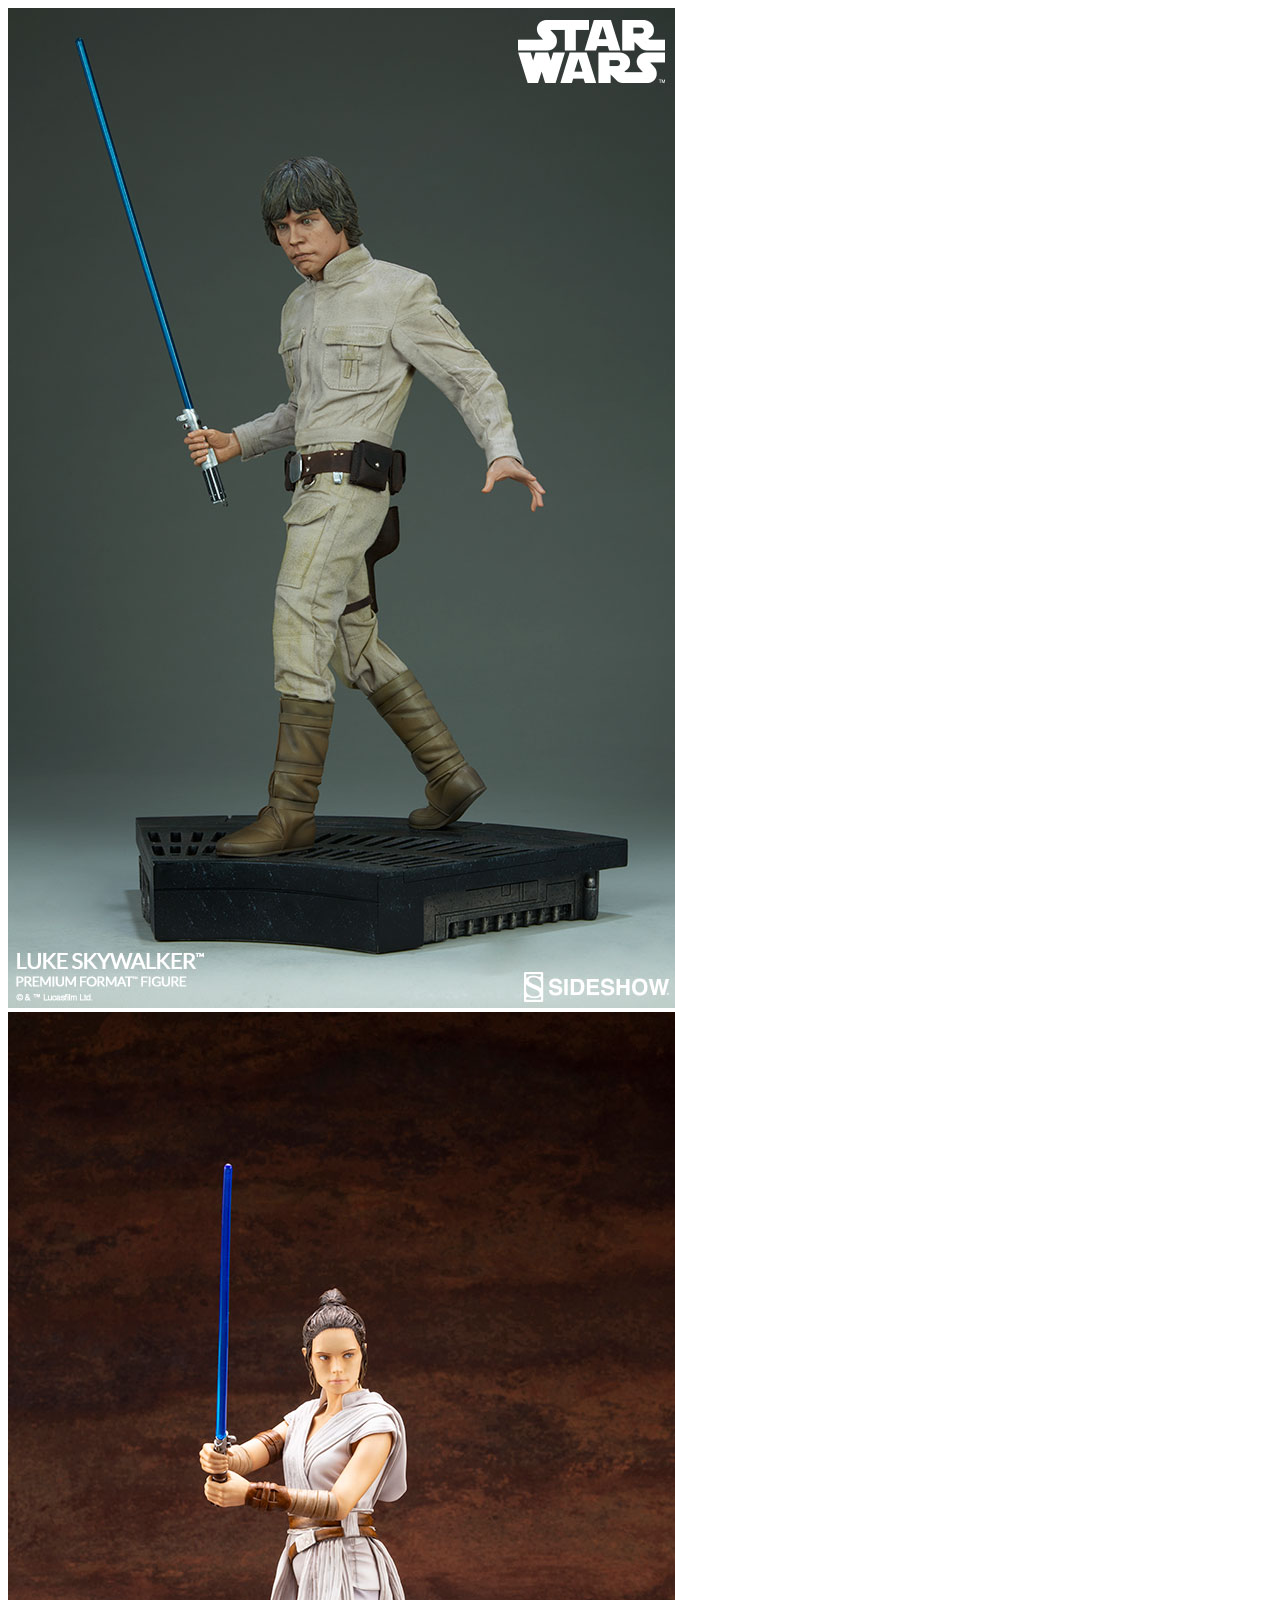
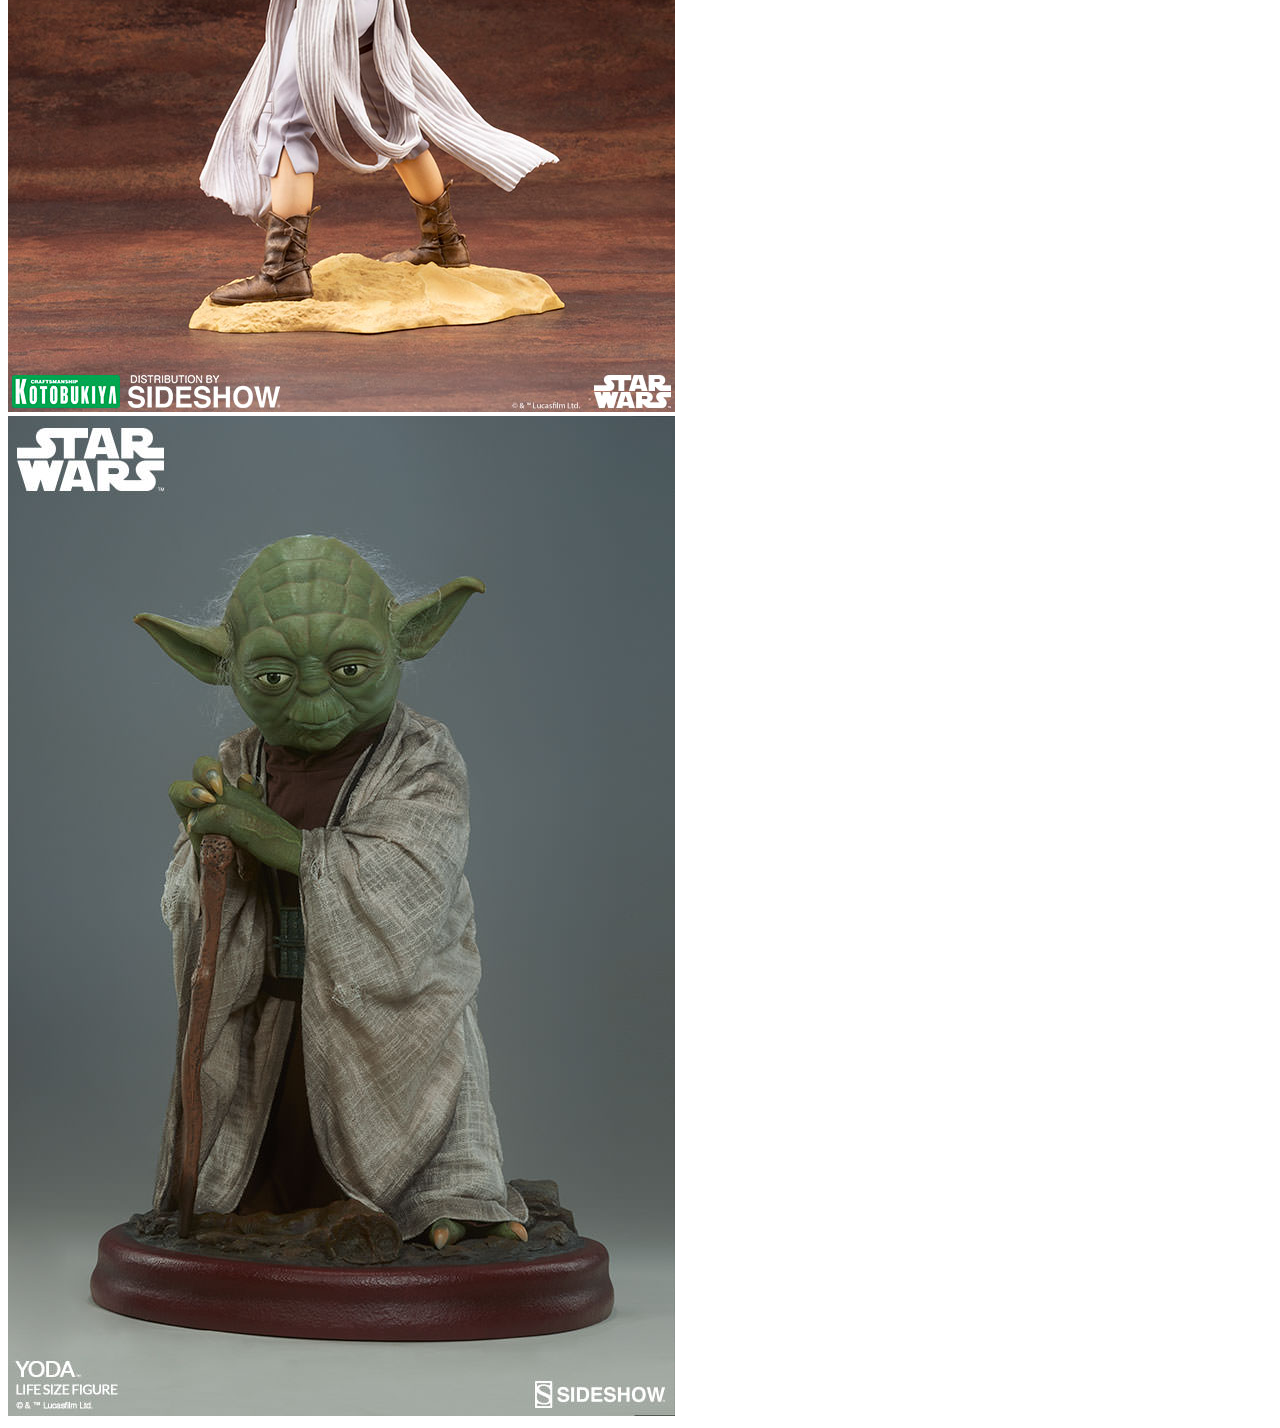
==== category.html @ ffb42f67 "Added some images, category page, and Database" ====
<!DOCTYPE html>
<html lang="en">
  <head>
    <title>Star Wars</title>
    <meta charset="UTF-8"/>
    <meta name="author" content=""/>
    <link rel="stylesheet" href="styles/style.css">
    <script src="" defer></script>
  </head>
  <body>
    <div class="row">
      <div class="column">
       <img src="images/LukeSkywalker1.jpg"/>
      </div>
      <div class="column">
       <img src="images/Rey1.jpg"/>
      </div>
     <div class="column">
        <img src="images/Yoda1.jpg"/>
    </div>
    </div>
  </body>
</html>
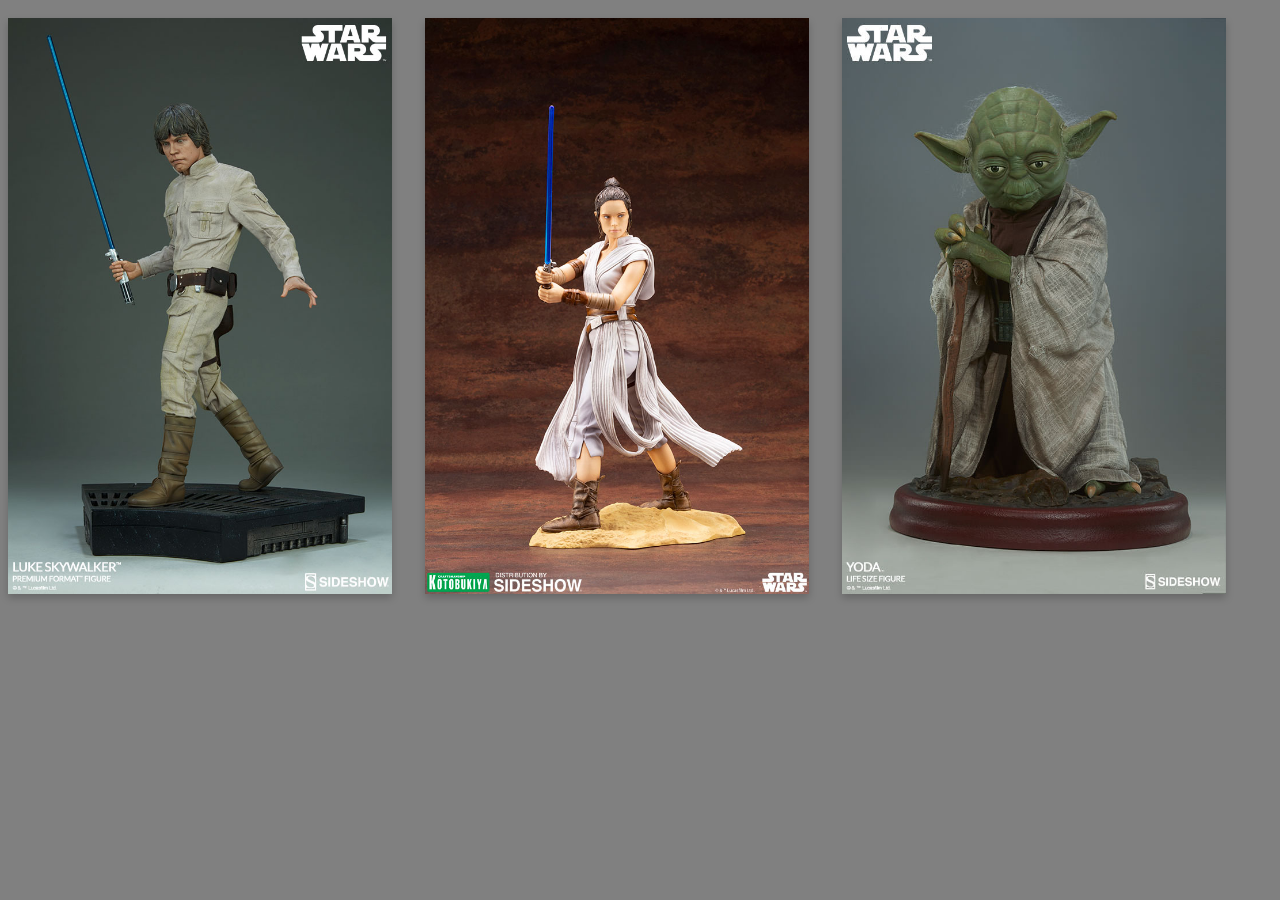
==== commit af7fe5de: "Merge pull request #4 from schoon3r/addCodyFiles" ====
--- a/category.html
+++ b/category.html
@@ -4,7 +4,7 @@
     <title>Star Wars</title>
     <meta charset="UTF-8"/>
     <meta name="author" content=""/>
-    <link rel="stylesheet" href="styles/style.css">
+    <link rel="stylesheet" href="styles/checkoutStyle.css">
     <script src="" defer></script>
   </head>
   <body>
--- a/styles/checkoutStyle.css
+++ b/styles/checkoutStyle.css
@@ -0,0 +1,79 @@
+
+
+body {
+    background-color: grey;
+}
+
+.row {
+    display: flex;
+    flex-wrap: wrap;
+}
+.column {
+    float: left;
+    width: 33%;
+}
+
+.column img {
+    margin-top: 10px;
+    vertical-align: middle;
+    width: 100%;
+    height: auto;
+    max-width: 30vw;
+    box-shadow: 0 4px 8px 0 rgba(0, 0, 0, 0.2);
+}
+
+.row::after {
+    content: "";
+    display: table;
+    clear: both;
+}
+
+input, select {
+    border: 1px solid #dddddd;
+    padding: 10px;
+    margin: 10px 0px;
+    box-sizing: border-box;
+}
+
+input[type="text"] {
+    width: 300px;
+}
+
+.customerInfo {
+    margin: 20px;
+}
+
+#shipping, #billing, #total{
+    width: 300px;
+    padding: 20px;
+    border: 1px solid black;
+    background-color: white;
+}
+
+#billing {
+    position: absolute;
+    top: 20px;
+    left: 400px;
+}
+
+#total {
+    position: absolute;
+    top: 20px;
+    left: 770px;
+}
+
+input[type="submit"] {
+    border: none;
+    background-color: #045bf0;
+    color: white;
+    font-weight: bold;
+    text-transform: uppercase;
+    padding-top: 10px;
+    padding-bottom: 10px;
+    padding-left: 25px;
+    padding-right: 25px;
+}
+
+input[type="submit"]:hover {
+    background-color: #0945e5;
+}
